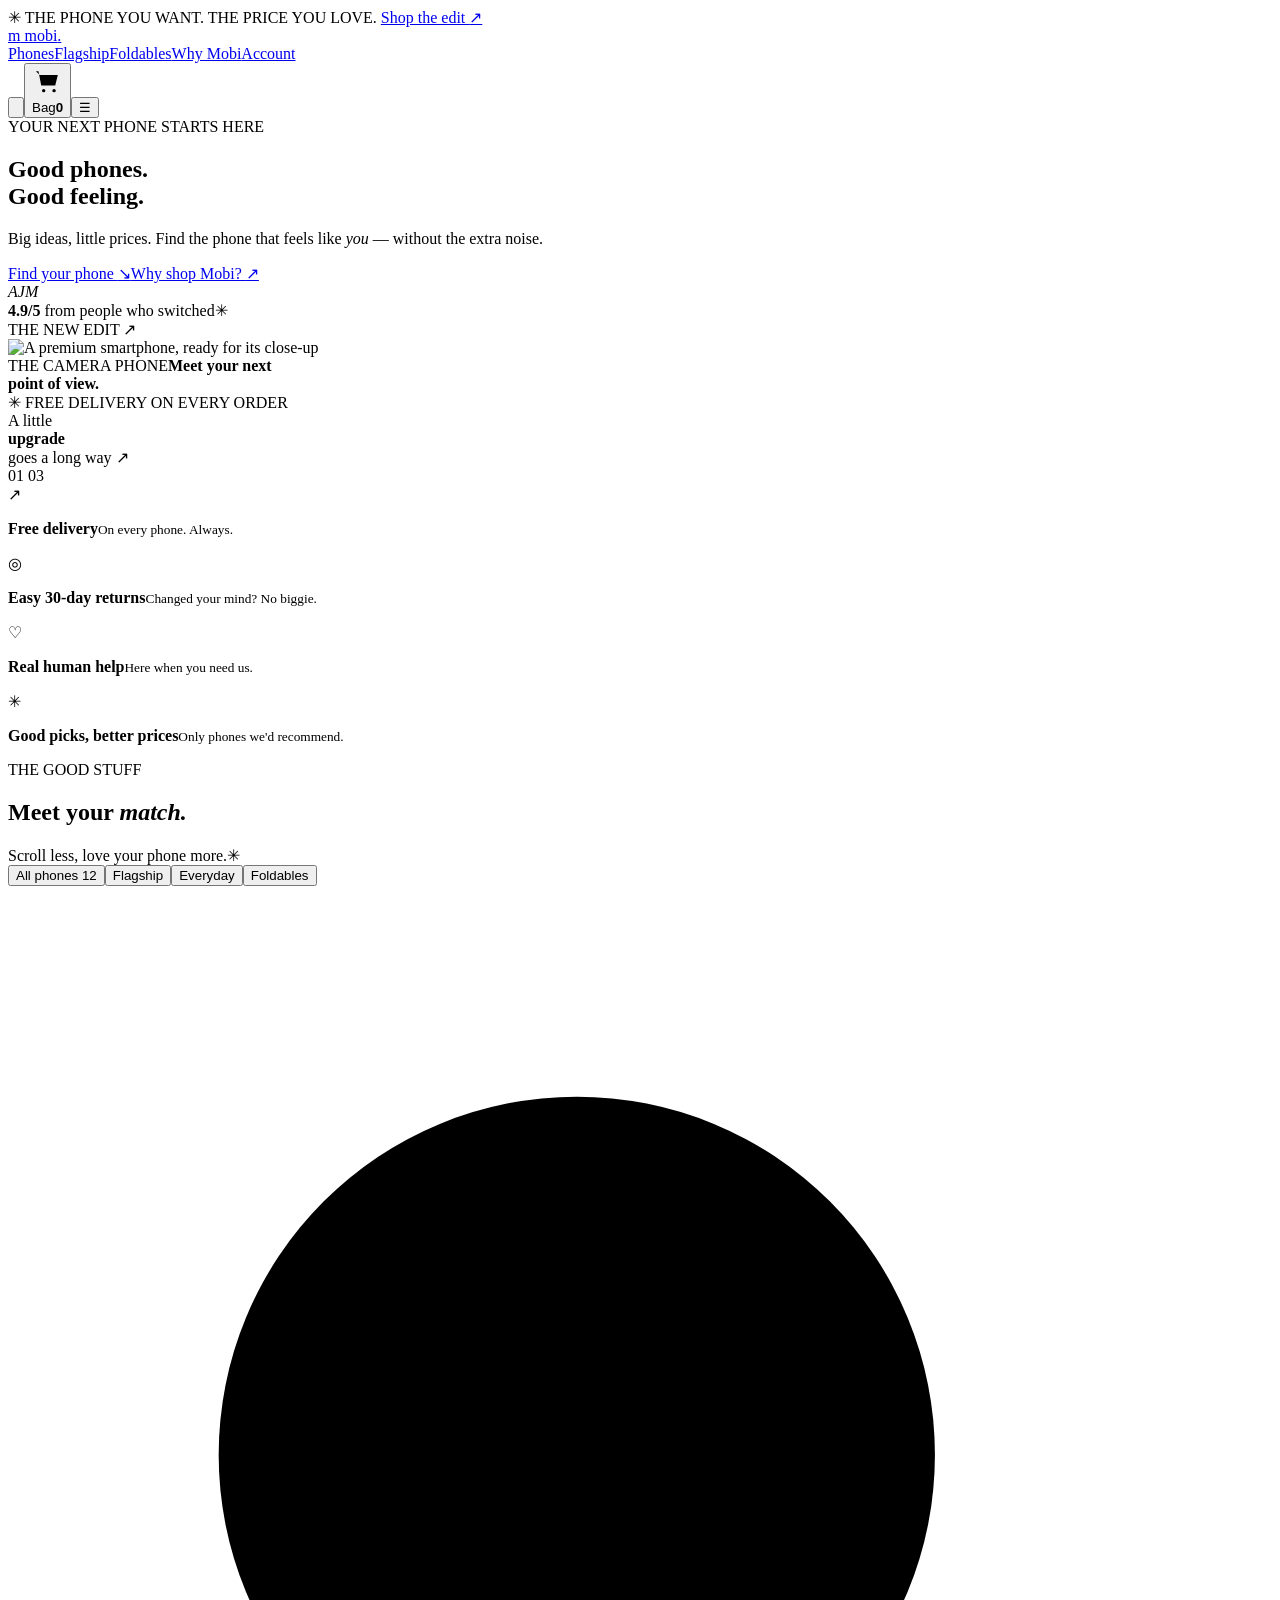
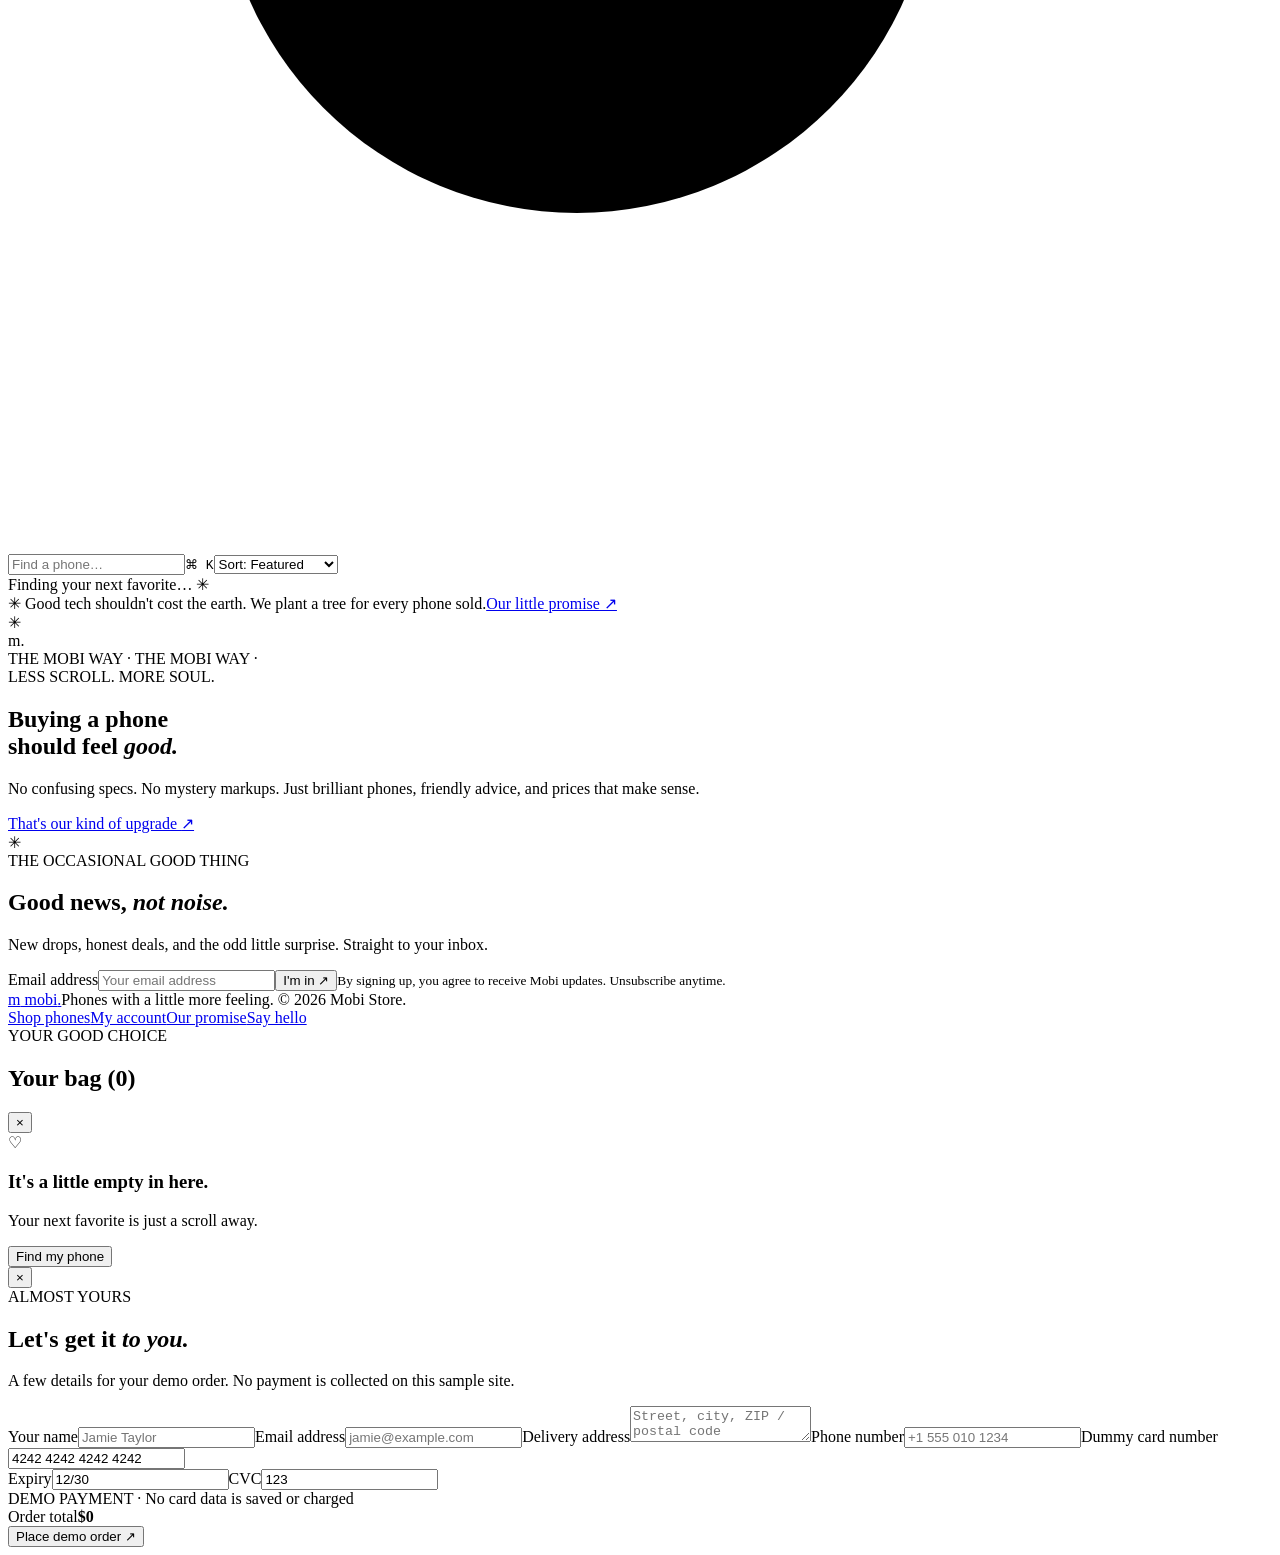
==== index.html @ eb7fe22f "feat: add storefront pages" ====
<!doctype html>
<html lang="en">
<head>
  <meta charset="utf-8"><meta name="viewport" content="width=device-width,initial-scale=1">
  <meta name="theme-color" content="#f6f5f1"><meta name="description" content="Find your next favorite phone at Mobi. Thoughtful picks, honest prices, and free delivery.">
  <title>Mobi — Find your next favorite</title>
  <link rel="stylesheet" href="/static/styles.css">
  <link rel="preconnect" href="https://fonts.googleapis.com"><link rel="preconnect" href="https://fonts.gstatic.com" crossorigin>
  <link href="https://fonts.googleapis.com/css2?family=DM+Sans:wght@400;500;600;700&family=Manrope:wght@400;500;600;700;800&display=swap" rel="stylesheet">
<link rel="stylesheet" href="/static/pages.css"></head>
<body>
  <div class="announcement"><span class="spark">✳</span> THE PHONE YOU WANT. THE PRICE YOU LOVE. <a href="#shop">Shop the edit <span>↗</span></a></div>
  <header class="topbar">
    <a class="brand" href="#top" aria-label="Mobi home"><span class="brand-mark">m</span> mobi<span class="brand-dot">.</span></a>
    <nav class="desktop-nav" aria-label="Main navigation"><a class="active" href="/phones.html">Phones</a><a href="#shop" data-filter-link="Flagship">Flagship</a><a href="#shop" data-filter-link="Foldable">Foldables</a><a href="#why-mobi">Why Mobi</a><a href="/account.html">Account</a></nav>
    <div class="header-actions"><button class="search-toggle icon-btn" aria-label="Open search" id="searchToggle"><svg viewBox="0 0 24 24"><circle cx="10.8" cy="10.8" r="6.8"/><path d="m16 16 4.5 4.5"/></svg></button><button class="cart-button" id="cartOpen"><svg viewBox="0 0 24 24"><path d="M3 4h2l2.1 11h10.8l2-8H6"/><circle cx="9" cy="19" r="1.3"/><circle cx="17" cy="19" r="1.3"/></svg><span>Bag</span><b id="cartCount">0</b></button><button class="menu-button" id="menuButton" aria-label="Toggle navigation">☰</button></div>
  </header>
  <main id="top">
    <section class="hero">
      <div class="hero-copy"><div class="eyebrow"><span class="eyebrow-line"></span> YOUR NEXT PHONE STARTS HERE</div><h1>Good phones.<br><span>Good feeling.</span></h1><p>Big ideas, little prices. Find the phone that feels like <em>you</em> — without the extra noise.</p><div class="hero-actions"><a class="button button-dark" href="#shop">Find your phone <span>↘</span></a><a class="text-link" href="#why-mobi">Why shop Mobi? <span>↗</span></a></div><div class="hero-note"><div class="avatar-stack"><i>A</i><i>J</i><i>M</i></div><span><b>4.9/5</b> from people who switched</span><span class="star-burst">✳</span></div></div>
      <div class="hero-art"><div class="art-pill pill-top">THE NEW EDIT <span>↗</span></div><div class="hero-image-wrap"><img src="/static/products/phone-apple.jpg" alt="A premium smartphone, ready for its close-up" fetchpriority="high"><div class="photo-caption"><span>THE CAMERA PHONE</span><b>Meet your next<br>point of view.</b></div></div><div class="art-pill pill-bottom"><span class="mini-spark">✳</span> FREE DELIVERY <span>ON EVERY ORDER</span></div><div class="art-sticker">A little<br><b>upgrade</b><br>goes a long way <span>↗</span></div></div>
      <div class="hero-index">01 <span></span> 03</div>
    </section>
    <section class="trust-strip" aria-label="Shopping benefits"><div><span class="trust-icon">↗</span><p><b>Free delivery</b><small>On every phone. Always.</small></p></div><div><span class="trust-icon">◎</span><p><b>Easy 30-day returns</b><small>Changed your mind? No biggie.</small></p></div><div><span class="trust-icon">♡</span><p><b>Real human help</b><small>Here when you need us.</small></p></div><div><span class="trust-icon">✳</span><p><b>Good picks, better prices</b><small>Only phones we'd recommend.</small></p></div></section>
    <section class="shop-section" id="shop">
      <div class="section-heading"><div><div class="eyebrow"><span class="eyebrow-line"></span> THE GOOD STUFF</div><h2>Meet your <em>match.</em></h2></div><div class="heading-aside">Scroll less, love your phone more.<span>✳</span></div></div>
      <div class="controls"><div class="filter-list" id="filters"><button class="filter active" data-category="All">All phones <span class="filter-num" id="allCount">12</span></button><button class="filter" data-category="Flagship">Flagship</button><button class="filter" data-category="Everyday">Everyday</button><button class="filter" data-category="Foldable">Foldables</button></div><div class="sort-search"><label class="searchbox" id="searchBox"><svg viewBox="0 0 24 24"><circle cx="10.8" cy="10.8" r="6.8"/><path d="m16 16 4.5 4.5"/></svg><input id="searchInput" type="search" placeholder="Find a phone…" aria-label="Search phones"><kbd>⌘ K</kbd></label><select id="sortSelect" aria-label="Sort products"><option value="featured">Sort: Featured</option><option value="price-asc">Price: low to high</option><option value="price-desc">Price: high to low</option><option value="rating">Top rated</option></select></div></div>
      <div class="products-grid" id="productsGrid" aria-live="polite"><div class="loading">Finding your next favorite… <span>✳</span></div></div>
      <div class="empty-state" id="emptyState" hidden><div>◌</div><h3>No phones found just yet.</h3><p>Try another search or browse all of our good picks.</p><button class="button button-dark" id="clearFilters">Show all phones</button></div>
      <div class="shop-footnote"><span class="footnote-star">✳</span> Good tech shouldn't cost the earth. We plant a tree for every phone sold.<a href="#why-mobi">Our little promise ↗</a></div>
    </section>
    <section class="feature-banner" id="why-mobi"><div class="feature-graphic"><div class="orbit orbit1"></div><div class="orbit orbit2"></div><div class="feature-spark">✳</div><div class="feature-orb">m<span>.</span></div><span class="orbit-label">THE MOBI WAY · THE MOBI WAY ·</span></div><div class="feature-text"><div class="eyebrow"><span class="eyebrow-line"></span> LESS SCROLL. MORE SOUL.</div><h2>Buying a phone<br>should feel <em>good.</em></h2><p>No confusing specs. No mystery markups. Just brilliant phones, friendly advice, and prices that make sense.</p><a href="#shop" class="button button-light">That's our kind of upgrade <span>↗</span></a></div><span class="banner-doodle">✳</span></section>
    <section class="newsletter"><div><span class="eyebrow"><span class="eyebrow-line"></span> THE OCCASIONAL GOOD THING</span><h2>Good news, <em>not noise.</em></h2><p>New drops, honest deals, and the odd little surprise. Straight to your inbox.</p></div><form id="newsletterForm"><label class="sr-only" for="newsletterEmail">Email address</label><input id="newsletterEmail" type="email" placeholder="Your email address" required><button aria-label="Subscribe">I'm in <span>↗</span></button><small>By signing up, you agree to receive Mobi updates. Unsubscribe anytime.</small></form></section>
  </main>
  <footer class="footer"><a class="brand" href="#top"><span class="brand-mark">m</span> mobi<span class="brand-dot">.</span></a><span>Phones with a little more feeling. © 2026 Mobi Store.</span><div><a href="/phones.html">Shop phones</a><a href="/account.html">My account</a><a href="#why-mobi">Our promise</a><a href="mailto:hello@mobi.example">Say hello</a></div></footer>
  <div class="overlay" id="overlay"></div><aside class="cart-drawer" id="cartDrawer" aria-label="Shopping bag" aria-hidden="true"><div class="drawer-head"><div><span class="eyebrow"><span class="eyebrow-line"></span> YOUR GOOD CHOICE</span><h2>Your bag <span id="drawerCount">(0)</span></h2></div><button class="close-btn" id="cartClose" aria-label="Close bag">×</button></div><div id="cartItems" class="cart-items"></div><div class="cart-empty" id="cartEmpty"><div>♡</div><h3>It's a little empty in here.</h3><p>Your next favorite is just a scroll away.</p><button class="button button-dark" id="continueShopping">Find my phone</button></div><div class="drawer-bottom" id="drawerBottom" hidden><div class="subtotal"><span>Subtotal</span><b id="subtotal">$0</b></div><p>✳ Free delivery included. Always.</p><button class="button button-dark checkout-open" id="checkoutOpen">On to the good stuff <span>↗</span></button><small>Test card only. No real payment processor is connected.</small></div></aside>
  <div class="modal-backdrop" id="checkoutBackdrop"><section class="checkout-modal" role="dialog" aria-modal="true" aria-labelledby="checkoutTitle"><button class="close-btn modal-close" id="checkoutClose" aria-label="Close checkout">×</button><div class="eyebrow"><span class="eyebrow-line"></span> ALMOST YOURS</div><h2 id="checkoutTitle">Let's get it <em>to you.</em></h2><p class="modal-intro">A few details for your demo order. No payment is collected on this sample site.</p><form id="checkoutForm"><label>Your name<input name="name" autocomplete="name" required maxlength="120" placeholder="Jamie Taylor"></label><label>Email address<input name="email" type="email" autocomplete="email" required maxlength="250" placeholder="jamie@example.com"></label><label>Delivery address<textarea name="address" autocomplete="street-address" required maxlength="500" rows="2" placeholder="Street, city, ZIP / postal code"></textarea></label><label>Phone number<input name="phone" type="tel" autocomplete="tel" required maxlength="30" placeholder="+1 555 010 1234"></label><label>Dummy card number<input name="card_number" inputmode="numeric" autocomplete="cc-number" required maxlength="23" placeholder="4242 4242 4242 4242" value="4242 4242 4242 4242"></label><div class="card-row"><label>Expiry<input name="card_expiry" autocomplete="cc-exp" required maxlength="5" value="12/30" placeholder="MM/YY"></label><label>CVC<input name="card_cvc" inputmode="numeric" autocomplete="cc-csc" required maxlength="4" value="123" placeholder="123"></label></div><div class="demo-card-note">DEMO PAYMENT · No card data is saved or charged</div><div class="checkout-total"><span>Order total</span><b id="checkoutTotal">$0</b></div><button class="button button-dark" type="submit">Place demo order <span>↗</span></button><div class="form-message" id="formMessage" role="status"></div></form></section></div>
  <div class="toast" id="toast" role="status"></div>
  <script src="/static/app.js" defer></script>
</body></html>
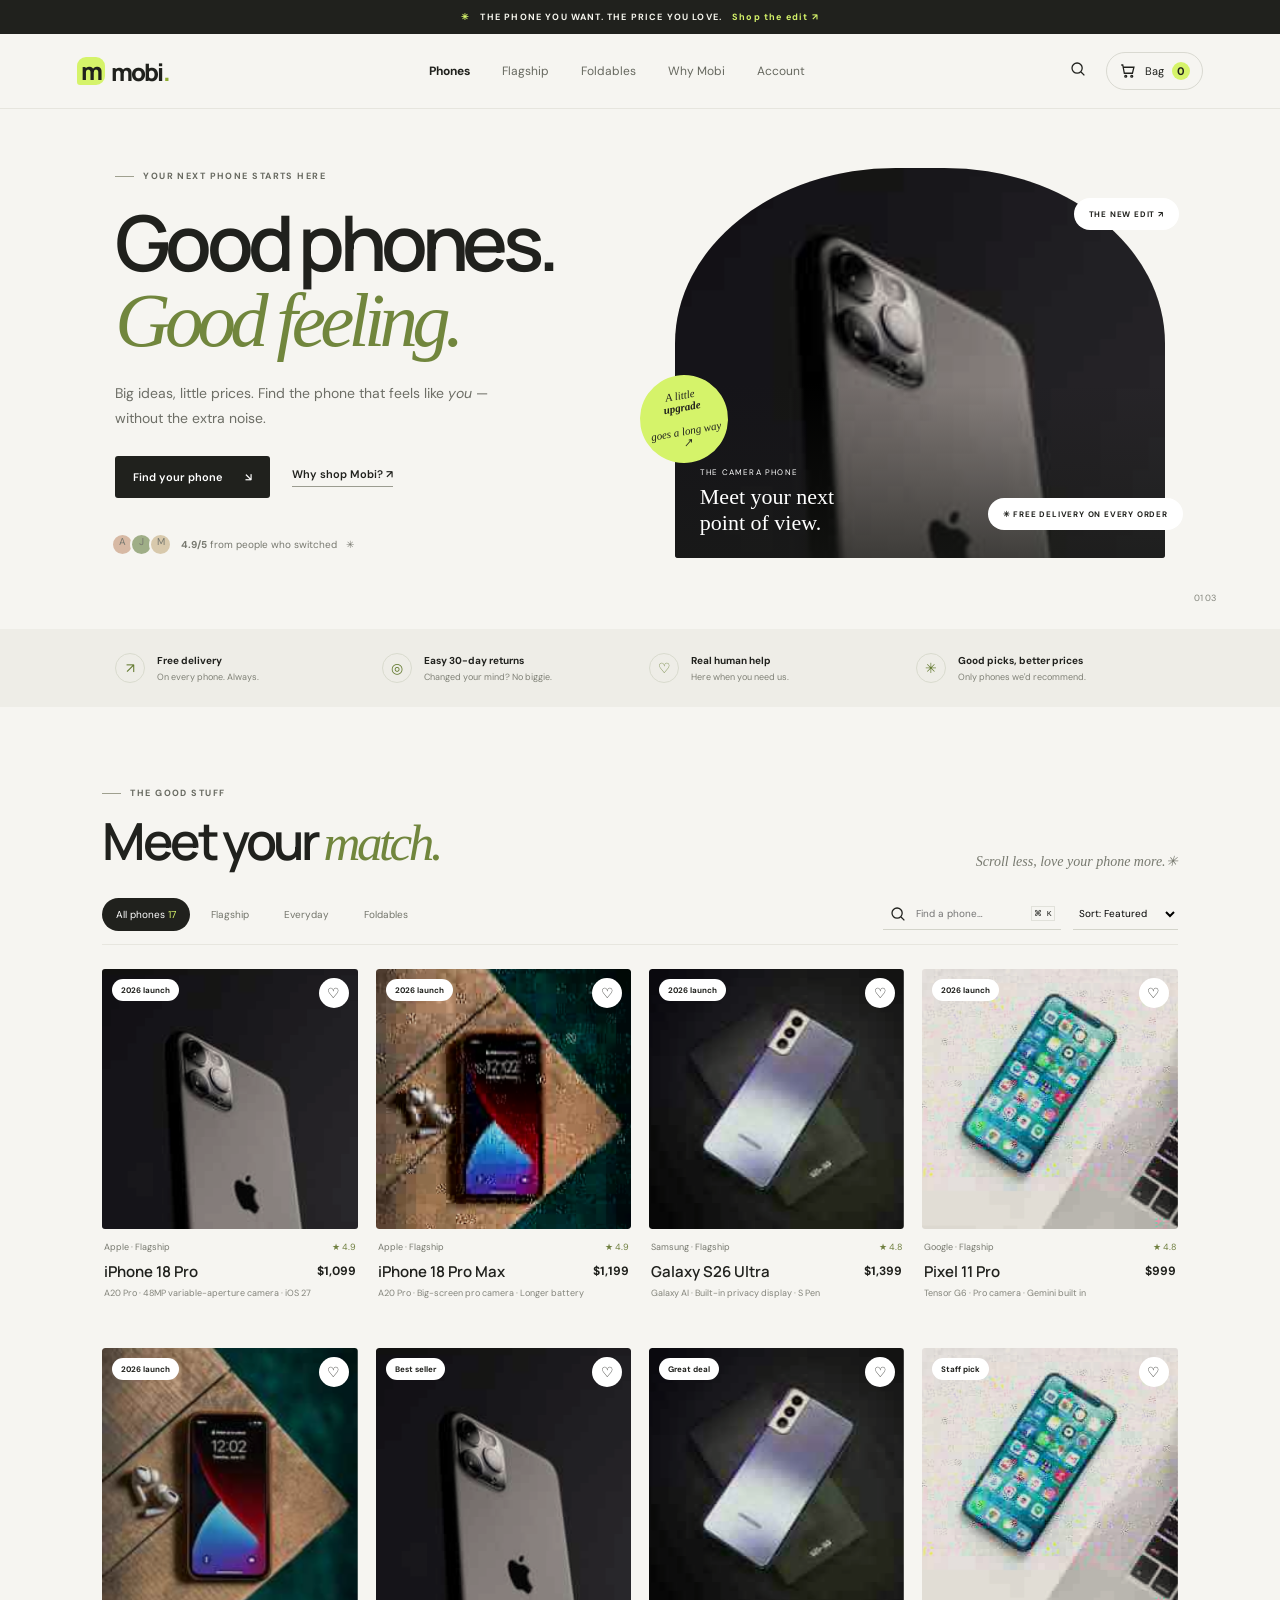
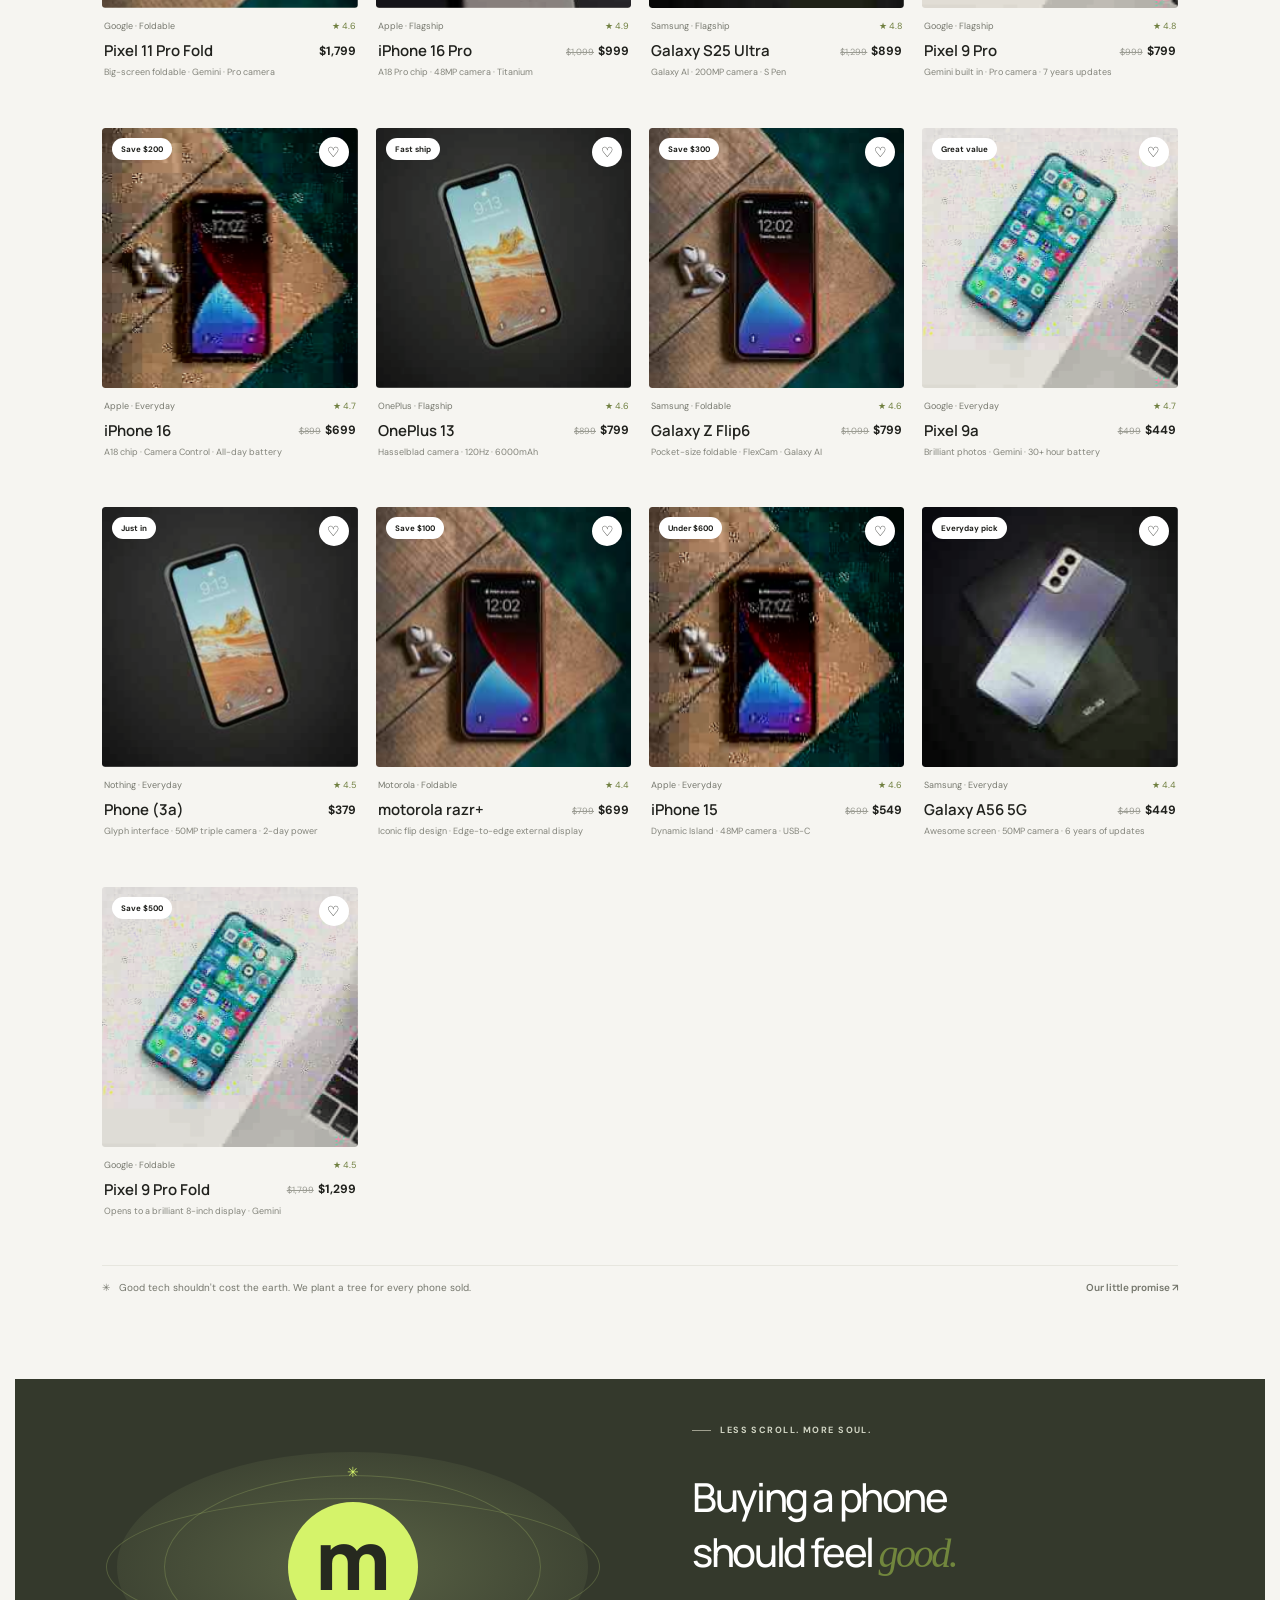
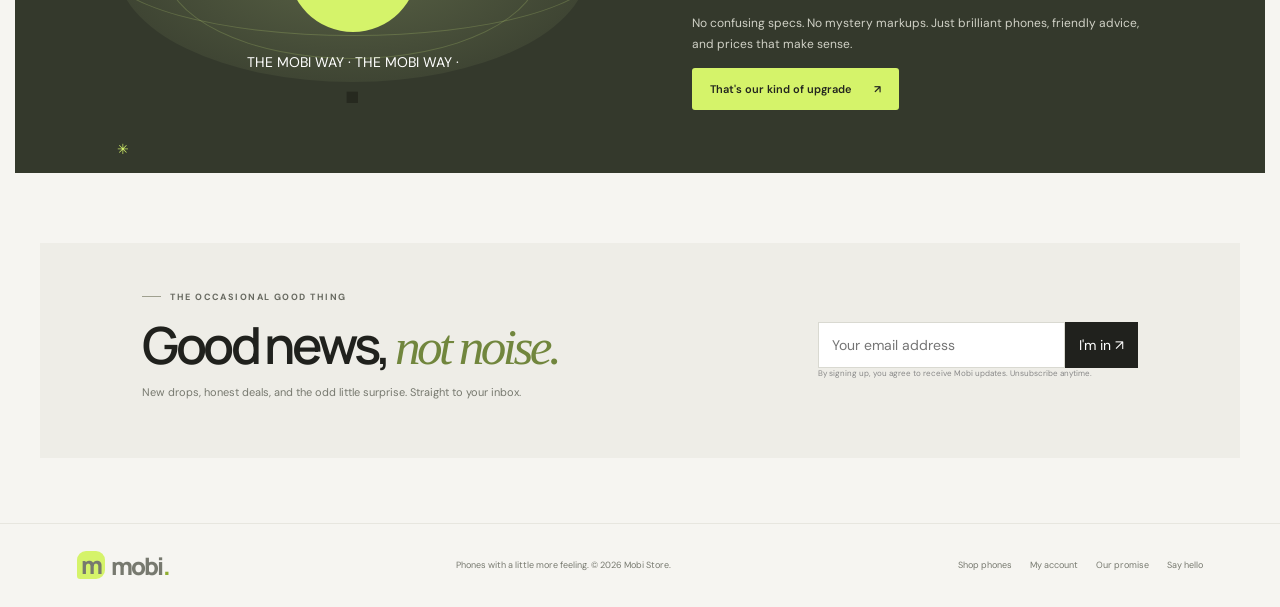
==== commit a7234dfb: "Fix GitHub Pages project paths and catalog fallback" ====
--- a/index.html
+++ b/index.html
@@ -4,21 +4,21 @@
   <meta charset="utf-8"><meta name="viewport" content="width=device-width,initial-scale=1">
   <meta name="theme-color" content="#f6f5f1"><meta name="description" content="Find your next favorite phone at Mobi. Thoughtful picks, honest prices, and free delivery.">
   <title>Mobi — Find your next favorite</title>
-  <link rel="stylesheet" href="/static/styles.css">
+  <link rel="stylesheet" href="./static/styles.css">
   <link rel="preconnect" href="https://fonts.googleapis.com"><link rel="preconnect" href="https://fonts.gstatic.com" crossorigin>
   <link href="https://fonts.googleapis.com/css2?family=DM+Sans:wght@400;500;600;700&family=Manrope:wght@400;500;600;700;800&display=swap" rel="stylesheet">
-<link rel="stylesheet" href="/static/pages.css"></head>
+<link rel="stylesheet" href="./static/pages.css"></head>
 <body>
   <div class="announcement"><span class="spark">✳</span> THE PHONE YOU WANT. THE PRICE YOU LOVE. <a href="#shop">Shop the edit <span>↗</span></a></div>
   <header class="topbar">
     <a class="brand" href="#top" aria-label="Mobi home"><span class="brand-mark">m</span> mobi<span class="brand-dot">.</span></a>
-    <nav class="desktop-nav" aria-label="Main navigation"><a class="active" href="/phones.html">Phones</a><a href="#shop" data-filter-link="Flagship">Flagship</a><a href="#shop" data-filter-link="Foldable">Foldables</a><a href="#why-mobi">Why Mobi</a><a href="/account.html">Account</a></nav>
+    <nav class="desktop-nav" aria-label="Main navigation"><a class="active" href="./phones.html">Phones</a><a href="#shop" data-filter-link="Flagship">Flagship</a><a href="#shop" data-filter-link="Foldable">Foldables</a><a href="#why-mobi">Why Mobi</a><a href="./account.html">Account</a></nav>
     <div class="header-actions"><button class="search-toggle icon-btn" aria-label="Open search" id="searchToggle"><svg viewBox="0 0 24 24"><circle cx="10.8" cy="10.8" r="6.8"/><path d="m16 16 4.5 4.5"/></svg></button><button class="cart-button" id="cartOpen"><svg viewBox="0 0 24 24"><path d="M3 4h2l2.1 11h10.8l2-8H6"/><circle cx="9" cy="19" r="1.3"/><circle cx="17" cy="19" r="1.3"/></svg><span>Bag</span><b id="cartCount">0</b></button><button class="menu-button" id="menuButton" aria-label="Toggle navigation">☰</button></div>
   </header>
   <main id="top">
     <section class="hero">
       <div class="hero-copy"><div class="eyebrow"><span class="eyebrow-line"></span> YOUR NEXT PHONE STARTS HERE</div><h1>Good phones.<br><span>Good feeling.</span></h1><p>Big ideas, little prices. Find the phone that feels like <em>you</em> — without the extra noise.</p><div class="hero-actions"><a class="button button-dark" href="#shop">Find your phone <span>↘</span></a><a class="text-link" href="#why-mobi">Why shop Mobi? <span>↗</span></a></div><div class="hero-note"><div class="avatar-stack"><i>A</i><i>J</i><i>M</i></div><span><b>4.9/5</b> from people who switched</span><span class="star-burst">✳</span></div></div>
-      <div class="hero-art"><div class="art-pill pill-top">THE NEW EDIT <span>↗</span></div><div class="hero-image-wrap"><img src="/static/products/phone-apple.jpg" alt="A premium smartphone, ready for its close-up" fetchpriority="high"><div class="photo-caption"><span>THE CAMERA PHONE</span><b>Meet your next<br>point of view.</b></div></div><div class="art-pill pill-bottom"><span class="mini-spark">✳</span> FREE DELIVERY <span>ON EVERY ORDER</span></div><div class="art-sticker">A little<br><b>upgrade</b><br>goes a long way <span>↗</span></div></div>
+      <div class="hero-art"><div class="art-pill pill-top">THE NEW EDIT <span>↗</span></div><div class="hero-image-wrap"><img src="./static/products/phone-apple.jpg" alt="A premium smartphone, ready for its close-up" fetchpriority="high"><div class="photo-caption"><span>THE CAMERA PHONE</span><b>Meet your next<br>point of view.</b></div></div><div class="art-pill pill-bottom"><span class="mini-spark">✳</span> FREE DELIVERY <span>ON EVERY ORDER</span></div><div class="art-sticker">A little<br><b>upgrade</b><br>goes a long way <span>↗</span></div></div>
       <div class="hero-index">01 <span></span> 03</div>
     </section>
     <section class="trust-strip" aria-label="Shopping benefits"><div><span class="trust-icon">↗</span><p><b>Free delivery</b><small>On every phone. Always.</small></p></div><div><span class="trust-icon">◎</span><p><b>Easy 30-day returns</b><small>Changed your mind? No biggie.</small></p></div><div><span class="trust-icon">♡</span><p><b>Real human help</b><small>Here when you need us.</small></p></div><div><span class="trust-icon">✳</span><p><b>Good picks, better prices</b><small>Only phones we'd recommend.</small></p></div></section>
@@ -32,9 +32,9 @@
     <section class="feature-banner" id="why-mobi"><div class="feature-graphic"><div class="orbit orbit1"></div><div class="orbit orbit2"></div><div class="feature-spark">✳</div><div class="feature-orb">m<span>.</span></div><span class="orbit-label">THE MOBI WAY · THE MOBI WAY ·</span></div><div class="feature-text"><div class="eyebrow"><span class="eyebrow-line"></span> LESS SCROLL. MORE SOUL.</div><h2>Buying a phone<br>should feel <em>good.</em></h2><p>No confusing specs. No mystery markups. Just brilliant phones, friendly advice, and prices that make sense.</p><a href="#shop" class="button button-light">That's our kind of upgrade <span>↗</span></a></div><span class="banner-doodle">✳</span></section>
     <section class="newsletter"><div><span class="eyebrow"><span class="eyebrow-line"></span> THE OCCASIONAL GOOD THING</span><h2>Good news, <em>not noise.</em></h2><p>New drops, honest deals, and the odd little surprise. Straight to your inbox.</p></div><form id="newsletterForm"><label class="sr-only" for="newsletterEmail">Email address</label><input id="newsletterEmail" type="email" placeholder="Your email address" required><button aria-label="Subscribe">I'm in <span>↗</span></button><small>By signing up, you agree to receive Mobi updates. Unsubscribe anytime.</small></form></section>
   </main>
-  <footer class="footer"><a class="brand" href="#top"><span class="brand-mark">m</span> mobi<span class="brand-dot">.</span></a><span>Phones with a little more feeling. © 2026 Mobi Store.</span><div><a href="/phones.html">Shop phones</a><a href="/account.html">My account</a><a href="#why-mobi">Our promise</a><a href="mailto:hello@mobi.example">Say hello</a></div></footer>
+  <footer class="footer"><a class="brand" href="#top"><span class="brand-mark">m</span> mobi<span class="brand-dot">.</span></a><span>Phones with a little more feeling. © 2026 Mobi Store.</span><div><a href="./phones.html">Shop phones</a><a href="./account.html">My account</a><a href="#why-mobi">Our promise</a><a href="mailto:hello@mobi.example">Say hello</a></div></footer>
   <div class="overlay" id="overlay"></div><aside class="cart-drawer" id="cartDrawer" aria-label="Shopping bag" aria-hidden="true"><div class="drawer-head"><div><span class="eyebrow"><span class="eyebrow-line"></span> YOUR GOOD CHOICE</span><h2>Your bag <span id="drawerCount">(0)</span></h2></div><button class="close-btn" id="cartClose" aria-label="Close bag">×</button></div><div id="cartItems" class="cart-items"></div><div class="cart-empty" id="cartEmpty"><div>♡</div><h3>It's a little empty in here.</h3><p>Your next favorite is just a scroll away.</p><button class="button button-dark" id="continueShopping">Find my phone</button></div><div class="drawer-bottom" id="drawerBottom" hidden><div class="subtotal"><span>Subtotal</span><b id="subtotal">$0</b></div><p>✳ Free delivery included. Always.</p><button class="button button-dark checkout-open" id="checkoutOpen">On to the good stuff <span>↗</span></button><small>Test card only. No real payment processor is connected.</small></div></aside>
   <div class="modal-backdrop" id="checkoutBackdrop"><section class="checkout-modal" role="dialog" aria-modal="true" aria-labelledby="checkoutTitle"><button class="close-btn modal-close" id="checkoutClose" aria-label="Close checkout">×</button><div class="eyebrow"><span class="eyebrow-line"></span> ALMOST YOURS</div><h2 id="checkoutTitle">Let's get it <em>to you.</em></h2><p class="modal-intro">A few details for your demo order. No payment is collected on this sample site.</p><form id="checkoutForm"><label>Your name<input name="name" autocomplete="name" required maxlength="120" placeholder="Jamie Taylor"></label><label>Email address<input name="email" type="email" autocomplete="email" required maxlength="250" placeholder="jamie@example.com"></label><label>Delivery address<textarea name="address" autocomplete="street-address" required maxlength="500" rows="2" placeholder="Street, city, ZIP / postal code"></textarea></label><label>Phone number<input name="phone" type="tel" autocomplete="tel" required maxlength="30" placeholder="+1 555 010 1234"></label><label>Dummy card number<input name="card_number" inputmode="numeric" autocomplete="cc-number" required maxlength="23" placeholder="4242 4242 4242 4242" value="4242 4242 4242 4242"></label><div class="card-row"><label>Expiry<input name="card_expiry" autocomplete="cc-exp" required maxlength="5" value="12/30" placeholder="MM/YY"></label><label>CVC<input name="card_cvc" inputmode="numeric" autocomplete="cc-csc" required maxlength="4" value="123" placeholder="123"></label></div><div class="demo-card-note">DEMO PAYMENT · No card data is saved or charged</div><div class="checkout-total"><span>Order total</span><b id="checkoutTotal">$0</b></div><button class="button button-dark" type="submit">Place demo order <span>↗</span></button><div class="form-message" id="formMessage" role="status"></div></form></section></div>
   <div class="toast" id="toast" role="status"></div>
-  <script src="/static/app.js" defer></script>
+  <script src="./static/app.js" defer></script>
 </body></html>
--- a/static/styles.css
+++ b/static/styles.css
@@ -0,0 +1,3 @@
+:root{--ink:#20211d;--muted:#777970;--cream:#f6f5f1;--paper:#fff;--lime:#d5f36a;--line:#e7e6df;--serif:Georgia,serif;--sans:'DM Sans',Arial,sans-serif;--display:'Manrope','DM Sans',sans-serif}*{box-sizing:border-box}html{scroll-behavior:smooth;scroll-padding-top:90px}body{margin:0;background:var(--cream);color:var(--ink);font:14px var(--sans)}a{color:inherit;text-decoration:none}button,input,select,textarea{font:inherit}button{color:inherit;cursor:pointer}.announcement{min-height:34px;background:var(--ink);color:#f5f5ed;text-align:center;font-size:9px;letter-spacing:.13em;font-weight:700;display:flex;justify-content:center;align-items:center;gap:10px}.announcement .spark,.announcement a{color:var(--lime)}.topbar{height:75px;padding:0 6%;display:flex;align-items:center;justify-content:space-between;background:var(--cream);position:sticky;top:0;z-index:20;border-bottom:1px solid #e6e5de}.brand{font:800 24px var(--display);letter-spacing:-1.8px;display:flex;align-items:center;gap:6px}.brand-mark{width:28px;height:28px;background:var(--lime);border-radius:9px 9px 9px 3px;text-align:center;line-height:28px}.brand-dot{color:#8fad30;margin-left:-6px}.desktop-nav{display:flex;gap:32px}.desktop-nav a{font-size:12px;color:#66685f}.desktop-nav a:hover,.desktop-nav .active{font-weight:700;color:var(--ink)}.header-actions{display:flex;align-items:center;gap:14px}.icon-btn,.menu-button{border:0;background:none;padding:5px}.icon-btn svg,.cart-button svg,.searchbox svg{width:18px;height:18px;fill:none;stroke:currentColor;stroke-width:1.7}.cart-button{border:1px solid #d9d9d1;border-radius:30px;padding:9px 12px;display:flex;gap:8px;align-items:center;background:transparent;font-size:11px}.cart-button b{background:var(--lime);border-radius:50%;height:18px;min-width:18px;display:grid;place-items:center}.menu-button{display:none}.hero{max-width:1350px;margin:auto;padding:58px 9% 70px;min-height:520px;display:grid;grid-template-columns:1fr 1fr;align-items:center;gap:4%;position:relative}.hero-copy{z-index:2}.eyebrow{font-size:9px;letter-spacing:.16em;font-weight:700;color:#686a61;display:flex;align-items:center;gap:9px}.eyebrow-line{height:1px;width:19px;background:#9fa08f}.hero h1{font:600 clamp(52px,6vw,80px)/.98 var(--display);letter-spacing:-.075em;margin:22px 0}.hero h1 span,.section-heading em,.feature-text em,.newsletter em,.checkout-modal h2 em{font-family:var(--serif);font-style:italic;color:#71863d;font-weight:400}.hero-copy>p{max-width:390px;color:#6d6e66;line-height:1.8}.hero-actions{display:flex;align-items:center;gap:22px;margin-top:25px}.button{display:inline-flex;align-items:center;justify-content:space-between;gap:22px;border:0;border-radius:3px;padding:14px 18px;font-weight:600;font-size:11px}.button-dark{background:var(--ink);color:#fff}.button-dark:hover{background:#45473e}.text-link{font-size:11px;font-weight:600;border-bottom:1px solid #9b9c90;padding-bottom:5px}.hero-note{display:flex;align-items:center;margin-top:35px;color:#77786f;font-size:10px;gap:9px}.avatar-stack{display:flex}.avatar-stack i{font-style:normal;border:2px solid var(--cream);height:23px;width:23px;border-radius:50%;margin-left:-4px;text-align:center;background:#d7b9a4}.avatar-stack i:nth-child(2){background:#9fae87}.avatar-stack i:nth-child(3){background:#d8c9ac}.hero-art{position:relative;max-width:490px;width:100%;justify-self:end}.hero-image-wrap{height:390px;background:#e8e5dd;overflow:hidden;border-radius:45% 45% 3px 3px;position:relative}.hero-image-wrap:after{content:'';position:absolute;inset:55% 0 0;background:linear-gradient(0deg,#1a1b18aa,transparent)}.hero-image-wrap img{width:100%;height:100%;object-fit:cover;mix-blend-mode:multiply}.photo-caption{position:absolute;z-index:1;bottom:22px;left:25px;color:white;display:grid;gap:7px}.photo-caption span{font-size:8px;letter-spacing:.15em}.photo-caption b{font:22px var(--serif)}.art-pill{position:absolute;z-index:2;background:white;border-radius:30px;padding:11px 15px;font-size:8px;letter-spacing:.1em;font-weight:700}.pill-top{right:-14px;top:30px}.pill-bottom{right:-18px;bottom:28px}.art-sticker{position:absolute;left:-35px;bottom:95px;background:var(--lime);width:88px;height:88px;border-radius:50%;display:grid;place-content:center;text-align:center;font:italic 11px var(--serif);transform:rotate(-10deg);z-index:2}.hero-index{position:absolute;right:5%;bottom:25px;font-size:9px;color:#84867d}.trust-strip{background:#eeede7;padding:24px 9%;display:grid;grid-template-columns:repeat(4,1fr);gap:18px}.trust-strip>div{display:flex;gap:12px;align-items:center}.trust-icon{height:30px;width:30px;display:grid;place-items:center;border:1px solid #d9dbce;border-radius:50%;color:#637a2f}.trust-strip p{margin:0;display:grid;gap:4px}.trust-strip b{font-size:10px}.trust-strip small{font-size:9px;color:#7f8076}.shop-section{max-width:1400px;padding:80px 8% 55px;margin:auto}.section-heading{display:flex;align-items:end;justify-content:space-between}.section-heading h2,.newsletter h2{font:600 clamp(35px,4vw,52px)/1.05 var(--display);letter-spacing:-.07em;margin:15px 0 0}.heading-aside{font:italic 14px var(--serif);color:#77796f}.controls{display:flex;justify-content:space-between;align-items:center;border-bottom:1px solid var(--line);margin-top:28px;padding-bottom:13px;gap:15px}.filter-list{display:flex;gap:7px;overflow:auto}.filter{border:1px solid transparent;background:transparent;padding:9px 13px;border-radius:30px;white-space:nowrap;font-size:10px;color:#73756b}.filter.active{background:var(--ink);color:white}.filter-num{color:var(--lime)}.sort-search{display:flex;gap:12px;align-items:center}.searchbox{display:flex;align-items:center;gap:7px;border-bottom:1px solid #d3d4ca;padding:6px}.searchbox input{width:110px;border:0;background:transparent;outline:none;font-size:10px}.searchbox kbd{font-size:8px;border:1px solid #e1e1da;padding:2px}.sort-search select{background:transparent;border:0;border-bottom:1px solid #d3d4ca;padding:8px 2px;font-size:10px}.products-grid{display:grid;grid-template-columns:repeat(4,minmax(0,1fr));gap:36px 18px;padding-top:24px}.product-card{min-width:0;position:relative}.product-media{height:260px;background:var(--swatch,#e7e5df);position:relative;overflow:hidden;border-radius:3px;display:block}.product-media img{width:100%;height:100%;object-fit:cover;mix-blend-mode:multiply;transition:transform .4s}.product-card:hover .product-media img{transform:scale(1.04)}.product-badge{position:absolute;left:10px;top:10px;background:white;padding:6px 9px;border-radius:30px;font-size:8px;font-weight:700}.wish-button{position:absolute;right:9px;top:9px;width:30px;height:30px;border:0;border-radius:50%;background:white}.wish-button.liked{background:var(--lime)}.quick-add{position:absolute;left:10px;right:10px;bottom:10px;background:white;border:0;height:38px;display:flex;justify-content:space-between;align-items:center;padding:0 12px;font-size:10px;font-weight:700;opacity:0;transition:.2s}.product-card:hover .quick-add,.quick-add:focus{opacity:1}.product-info{padding:12px 2px}.product-meta,.product-title-row{display:flex;align-items:center;justify-content:space-between;gap:8px}.product-meta{font-size:9px;color:#77796f}.rating{color:#6f7f3f}.product-title-row{margin:8px 0 5px}.product-title-row h3{font:600 15px var(--display);margin:0}.price{font-size:12px;font-weight:700;white-space:nowrap}.old-price{font-size:9px;color:#9b9c93;text-decoration:line-through;margin-right:4px;font-weight:400}.product-info>p{font-size:9px;color:#83847b;margin:0;line-height:1.5}.loading{grid-column:1/-1;padding:70px;text-align:center;color:#818279}.empty-state{text-align:center;padding:65px 15px}.empty-state h3{font:600 22px var(--display)}.shop-footnote{margin-top:35px;padding:15px 0;border-top:1px solid var(--line);display:flex;gap:9px;align-items:center;color:#74766c;font-size:10px}.shop-footnote a{margin-left:auto;font-weight:600}.feature-banner{max-width:1250px;margin:15px auto 70px;background:#34392c;color:white;min-height:330px;display:grid;grid-template-columns:1fr 1fr;align-items:center;padding:45px 8%;gap:10%}.feature-graphic{height:230px;display:grid;place-items:center;background:radial-gradient(ellipse,#596245,#34392c);border-radius:50%;position:relative}.feature-orb{height:130px;width:130px;border-radius:50%;background:var(--lime);color:#26291f;font:800 83px var(--display);display:grid;place-items:center}.orbit{position:absolute;border:1px solid #b4ca7140;border-radius:50%;width:80%;height:80%}.orbit2{width:105%;height:60%}.feature-spark,.banner-doodle{color:var(--lime)}.feature-text .eyebrow{color:#d1d5c4}.feature-text h2{font:500 40px var(--display);letter-spacing:-.06em}.feature-text p{font-size:12px;color:#d0d1c6;line-height:1.8}.button-light{background:var(--lime);color:#23251f}.newsletter{max-width:1200px;margin:0 auto 65px;padding:48px 8%;background:#eeede7;display:flex;justify-content:space-between;gap:35px;align-items:center}.newsletter p{font-size:11px;color:#77796f}.newsletter form{display:grid;grid-template-columns:1fr auto;min-width:320px}.newsletter input{padding:13px;border:1px solid #d9d9d1;background:white}.newsletter button{border:0;background:var(--ink);color:white;padding:0 14px}.newsletter small{grid-column:1/-1;font-size:8px;color:#888}.footer{padding:25px 6%;display:flex;align-items:center;justify-content:space-between;border-top:1px solid var(--line);font-size:9px;color:#77796f}.footer>div{display:flex;gap:18px}.overlay,.modal-backdrop{position:fixed;inset:0;background:#15161288;opacity:0;pointer-events:none;transition:.2s;z-index:40}.overlay.show,.modal-backdrop.show{opacity:1;pointer-events:auto}.cart-drawer{position:fixed;right:0;top:0;height:100vh;width:min(420px,100%);background:var(--cream);z-index:41;padding:25px;transform:translateX(100%);transition:.25s;display:flex;flex-direction:column}.cart-drawer.open{transform:none}.drawer-head{display:flex;justify-content:space-between}.drawer-head h2{font:600 25px var(--display)}.close-btn{border:0;background:transparent;font-size:25px}.cart-items{overflow:auto}.cart-empty{text-align:center;margin:auto}.cart-empty>div{font-size:40px}.cart-row{display:grid;grid-template-columns:70px 1fr auto;gap:12px;border-bottom:1px solid var(--line);padding:15px 0;font-size:10px}.cart-row img{width:70px;height:70px;object-fit:cover;background:#eee}.cart-row h3{margin:0}.qty-controls{display:flex;gap:10px;align-items:center;margin-top:8px}.qty-controls button,.remove-item{border:1px solid var(--line);background:white}.remove-item{display:block;margin-top:8px;font-size:8px}.drawer-bottom{margin-top:auto}.drawer-bottom p,.drawer-bottom small{font-size:9px;color:#777}.subtotal,.checkout-total{display:flex;justify-content:space-between;padding:13px 0}.drawer-bottom .button{width:100%}.modal-backdrop{z-index:45;display:grid;place-items:center;padding:20px}.checkout-modal{position:relative;background:white;padding:28px;width:min(470px,100%);max-height:90vh;overflow:auto}.modal-close{position:absolute;right:17px;top:12px}.checkout-modal h2{font:600 32px var(--display)}.modal-intro{font-size:10px;color:#777}.checkout-modal form label{display:block;font-size:9px;font-weight:700;margin:10px 0}.checkout-modal input,.checkout-modal textarea{display:block;width:100%;padding:10px;border:1px solid var(--line);margin-top:5px}.checkout-modal .button{width:100%}.form-message{color:#a44;font-size:10px}.toast{position:fixed;bottom:22px;left:50%;transform:translate(-50%,20px);opacity:0;background:var(--ink);color:white;padding:12px 18px;z-index:60;font-size:10px;transition:.2s}.toast.show{opacity:1;transform:translate(-50%,0)}.sr-only{position:absolute;width:1px;height:1px;overflow:hidden;clip:rect(0,0,0,0)}
+@media(max-width:900px){.products-grid{grid-template-columns:repeat(3,1fr)}.hero{padding:45px 6%}.trust-strip{padding:22px 6%}.shop-section{padding:65px 6%}.desktop-nav{gap:18px}.feature-banner{margin:15px 4% 60px}.newsletter{margin:0 4% 50px}}
+@media(max-width:650px){.announcement{font-size:8px}.topbar{height:62px;padding:0 5%}.desktop-nav{display:none;position:absolute;top:62px;left:0;right:0;background:var(--cream);padding:20px;flex-direction:column;gap:18px;border-bottom:1px solid var(--line)}.desktop-nav.show{display:flex}.menu-button{display:block}.header-actions{gap:7px}.hero{grid-template-columns:1fr;padding:42px 7% 55px;gap:30px}.hero h1{font-size:58px}.hero-art{justify-self:center;width:90%}.hero-image-wrap{height:330px}.hero-index{display:none}.trust-strip{grid-template-columns:1fr 1fr;padding:20px 7%;gap:17px}.shop-section{padding:55px 5% 38px}.section-heading{display:block}.section-heading h2{font-size:38px}.heading-aside{margin-top:12px}.controls{display:block}.filter-list{margin-bottom:12px}.sort-search{justify-content:space-between}.products-grid{grid-template-columns:repeat(2,minmax(0,1fr));gap:20px 11px}.product-media{height:210px}.product-title-row{align-items:start}.product-title-row h3{font-size:13px}.quick-add{opacity:1;bottom:7px;height:32px}.product-info>p{display:none}.shop-footnote{align-items:flex-start}.feature-banner{grid-template-columns:1fr;padding:32px 8%;gap:20px}.feature-graphic{height:200px}.feature-text h2{font-size:34px}.newsletter{display:block;padding:32px 7%}.newsletter form{min-width:0;margin-top:18px}.footer{display:grid;gap:14px}.footer>div{flex-wrap:wrap}.searchbox input{width:90px}}
--- a/static/pages.css
+++ b/static/pages.css
@@ -0,0 +1 @@
+.catalog-page{padding-top:60px;min-height:70vh}.catalog-page .section-heading h2{max-width:700px}.catalog-intro{font-size:11px;color:#77796f;margin:13px 0}.catalog-disclaimer{border-top:1px solid var(--line);margin-top:35px;padding:16px 0;color:#788345;font-size:11px;display:flex;gap:10px}.catalog-disclaimer span{font-size:9px;color:#85867c;line-height:1.7}.product-page{max-width:1180px;margin:auto;padding:32px 6% 75px}.back-link{font-size:10px;color:#74766d}.product-detail{display:grid;grid-template-columns:1fr 1fr;gap:8%;padding-top:25px}.gallery-main{position:relative;height:500px;background:var(--swatch);overflow:hidden}.gallery-main>img{width:100%;height:100%;object-fit:cover;mix-blend-mode:multiply}.gallery-thumbs{display:flex;gap:9px;margin-top:11px}.gallery-thumb{border:1px solid transparent;background:var(--swatch);width:75px;height:75px;padding:0}.gallery-thumb.selected{border-color:#272920}.gallery-thumb img{width:100%;height:100%;object-fit:cover;mix-blend-mode:multiply}.gallery-caption{font-size:9px;color:#898b81}.detail-copy{padding:18px 0}.detail-copy h1{font:600 clamp(38px,5vw,55px)/1.02 var(--display);letter-spacing:-.07em;margin:18px 0 10px}.detail-rating{display:flex;gap:9px;color:#84867c;font-size:10px}.detail-price{font-size:24px;font-weight:700;margin:24px 0 12px}.detail-price small{font-size:9px;color:#85867d;font-weight:400}.detail-description{font-size:12px;color:#6c6e65;line-height:1.8}.detail-perks{display:flex;gap:20px;border-block:1px solid var(--line);padding:15px 0;margin:20px 0}.detail-perks>div{font-size:9px}.detail-perks b{margin-right:7px;color:#74883d}.stock-note{font-size:9px;color:#6d7760;margin:14px 0}.detail-add{width:100%}.detail-demo{font-size:9px;color:#87887f;line-height:1.7}.related-section{border-top:1px solid var(--line);padding:32px 0;margin-top:45px;display:flex;align-items:center;gap:25px}.related-section h2{font:600 26px var(--display);margin:0 auto 0 0}.account-page{max-width:1100px;margin:auto;padding:70px 7%;display:grid;grid-template-columns:1fr 1fr;gap:10%;align-items:center;min-height:620px}.account-aside h1{font:600 clamp(58px,7vw,82px)/.98 var(--display);letter-spacing:-.08em;margin:22px 0}.account-aside h1 em{font-family:var(--serif);color:#71863d;font-weight:400}.account-aside>p{font-size:13px;line-height:1.9;color:#73756c;max-width:370px}.account-aside-note{font-size:9px;color:#77796f;margin:28px 0}.account-card{background:white;padding:30px 34px;box-shadow:0 10px 40px #25281b0a}.account-tabs{display:flex;gap:22px;border-bottom:1px solid var(--line);margin-bottom:24px}.account-tab{border:0;border-bottom:2px solid transparent;padding:0 0 12px;background:none;font-size:10px;color:#86877e}.account-tab.active{border-color:#91a74c;color:var(--ink);font-weight:700}.account-form-wrap h2,.account-profile h2{font:600 29px var(--display);margin:13px 0}.account-form-wrap h2 em,.account-profile h2 em{font-family:var(--serif);color:#768b3e;font-weight:400}.account-intro{font-size:10px;line-height:1.7;color:#7a7c72}.account-card form label{display:block;font-size:9px;font-weight:700;margin:11px 0}.account-card form input{display:block;width:100%;border:1px solid #e1e1d9;background:#fafaf7;padding:11px;margin-top:5px;font-size:10px}.account-card form .button{width:100%;margin-top:8px}.account-message{font-size:9px;color:#8a4c34;min-height:14px;margin-top:10px}.privacy-note{font-size:8px;color:#919289;line-height:1.6}.profile-avatar{width:49px;height:49px;border-radius:50%;display:grid;place-items:center;background:var(--lime);font-size:24px;margin:20px 0 12px}.profile-details{display:grid;gap:12px;padding:15px 0;border-block:1px solid var(--line)}.profile-details div{display:grid;gap:4px}.profile-details small,.order-card small{font-size:8px;color:#898a81}.profile-details b{font-size:10px}.order-history{margin-top:18px}.orders-list>p,.no-orders{font-size:9px;color:#808177}.no-orders a{color:#52652b;text-decoration:underline}.order-card{border:1px solid var(--line);padding:11px;margin-top:10px;font-size:9px}.order-card>div:first-child{display:grid;gap:5px}.order-card>strong{float:right;margin-top:-25px}.order-card ul{padding-left:14px;color:#76786e;line-height:1.7}.profile-actions{display:flex;align-items:center;gap:18px;margin-top:18px}.profile-actions .button{font-size:9px;padding:11px 13px}.text-button{border:0;background:none;text-decoration:underline;font-size:9px}.card-row{display:grid;grid-template-columns:1fr 1fr;gap:12px}.demo-card-note{background:#eceddf;color:#52642c;font-size:8px;font-weight:700;padding:9px;margin-top:8px}.checkout-modal form .card-row label{margin:10px 0}.checkout-total{border-top:1px solid var(--line);margin-top:8px}@media(max-width:700px){.catalog-page{padding:42px 5%}.product-page{padding:22px 5% 50px}.product-detail{grid-template-columns:1fr;gap:10px;padding-top:18px}.gallery-main{height:min(100vw,420px)}.gallery-thumb{width:65px;height:65px}.detail-copy{padding:8px 0}.detail-copy h1{font-size:42px}.related-section{display:block;margin-top:28px}.related-section h2{font-size:24px;margin:12px 0}.account-page{padding:45px 6% 55px;grid-template-columns:1fr;gap:27px;min-height:0}.account-aside h1{font-size:58px;margin:17px 0}.account-aside>p{font-size:11px}.account-card{padding:24px 20px}.card-row{gap:8px}}
